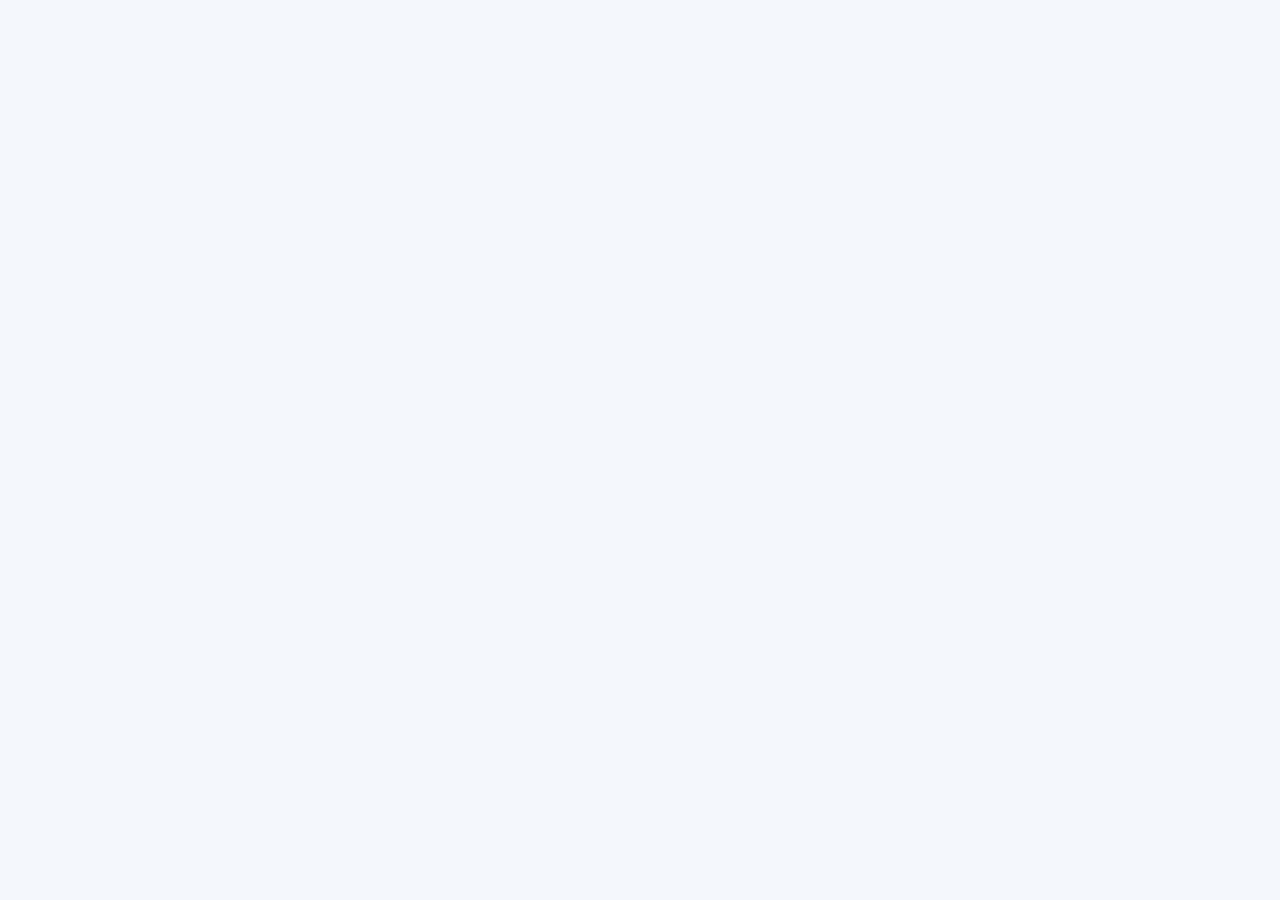
==== index.html @ 03038759 "Create DGOS Sales OS v1.0 preview" ====
<!doctype html><html lang="en"><head><meta charset="utf-8"><meta name="viewport" content="width=device-width,initial-scale=1"><title>DGOS Sales OS</title><style>:root{--b:#0b3478;--d:#06255c;--g:#e5b52e;--bg:#f4f7fb;--t:#17233d;--m:#69758c;--l:#dde5ef}*{box-sizing:border-box}body{margin:0;font-family:Inter,Arial,sans-serif;background:var(--bg);color:var(--t)}button,input,select,textarea{font:inherit}.hide{display:none!important}.login{min-height:100vh;display:grid;grid-template-columns:1.1fr .9fr;background:linear-gradient(135deg,var(--d),var(--b))}.hero{padding:64px;color:white;display:flex;flex-direction:column;justify-content:space-between}.brand{display:flex;gap:14px;align-items:center}.logo{width:50px;height:50px;border-radius:16px;background:linear-gradient(145deg,#fff 0 62%,#30a4d7 62%);position:relative}.logo:after{content:'';position:absolute;inset:13px;border-radius:10px;background:var(--b)}.hero h1{font-size:55px;line-height:1.03;margin:0}.hero p{color:#d8e7ff;font-size:18px;max-width:570px;line-height:1.7}.loginwrap{display:grid;place-items:center;padding:32px}.loginbox{width:min(420px,100%);background:white;border-radius:25px;padding:34px;box-shadow:0 30px 70px #0005}.field{display:grid;gap:7px;margin:14px 0}.field label{font-size:13px;font-weight:700}.field input,.field select,.field textarea{padding:12px 13px;border:1px solid var(--l);border-radius:12px;width:100%}.primary,.secondary{border:0;border-radius:12px;padding:12px 16px;font-weight:800;cursor:pointer}.primary{background:var(--g);color:#13234a}.secondary{background:white;border:1px solid var(--l)}.app{display:grid;grid-template-columns:240px 1fr;min-height:100vh}.side{background:linear-gradient(var(--d),var(--b));color:white;padding:20px 14px}.side .brand{margin:0 8px 22px}.user{background:#ffffff18;border:1px solid #ffffff22;padding:13px;border-radius:15px;margin-bottom:18px}.user small{color:#c7d9f8}.nav button{width:100%;text-align:left;background:none;border:0;color:#d8e6ff;padding:12
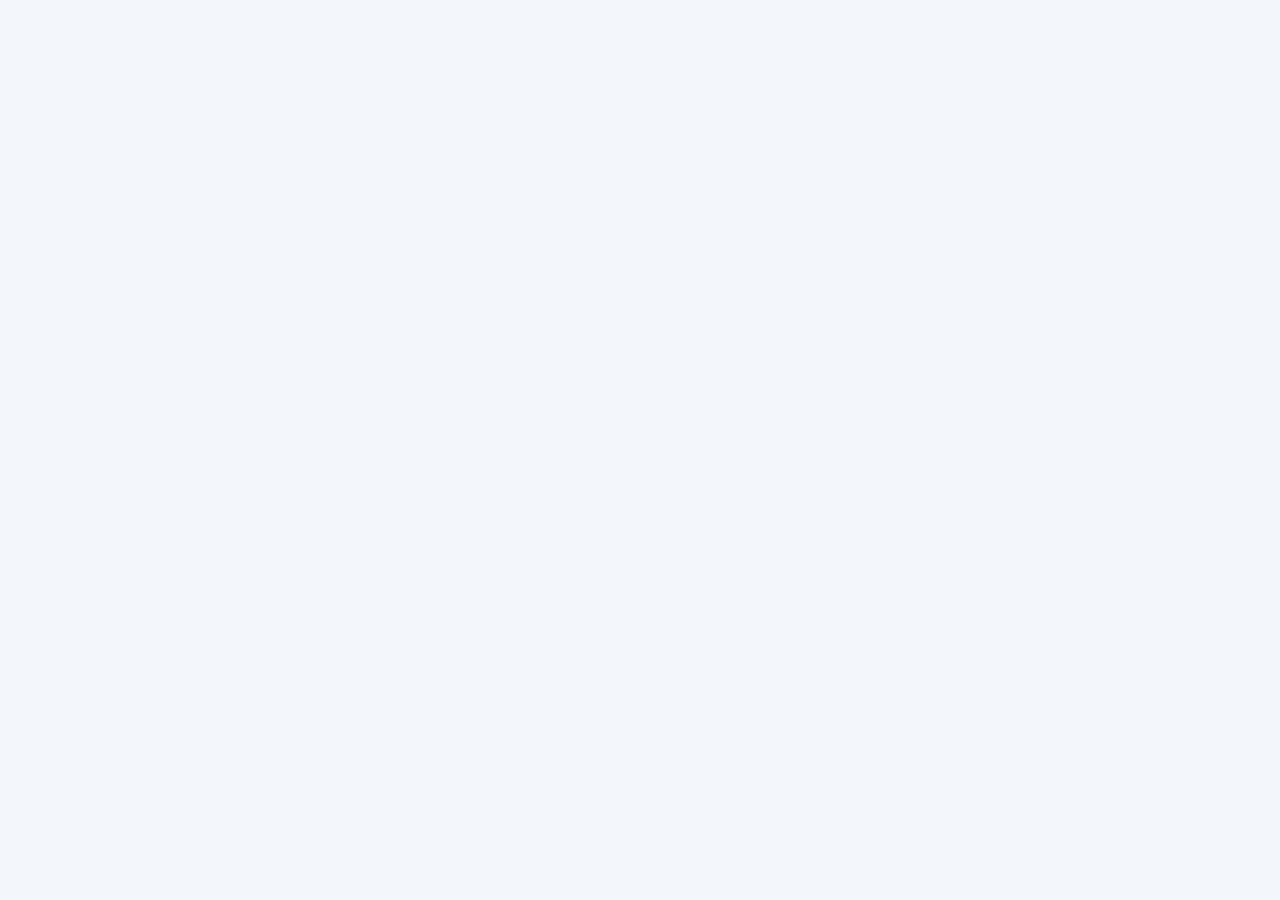
==== commit 4aadc49c: "Replace blank page with working live Sales Portal" ====
--- a/index.html
+++ b/index.html
@@ -1 +1 @@
-<!doctype html><html lang="en"><head><meta charset="utf-8"><meta name="viewport" content="width=device-width,initial-scale=1"><title>DGOS Sales OS</title><style>:root{--b:#0b3478;--d:#06255c;--g:#e5b52e;--bg:#f4f7fb;--t:#17233d;--m:#69758c;--l:#dde5ef}*{box-sizing:border-box}body{margin:0;font-family:Inter,Arial,sans-serif;background:var(--bg);color:var(--t)}button,input,select,textarea{font:inherit}.hide{display:none!important}.login{min-height:100vh;display:grid;grid-template-columns:1.1fr .9fr;background:linear-gradient(135deg,var(--d),var(--b))}.hero{padding:64px;color:white;display:flex;flex-direction:column;justify-content:space-between}.brand{display:flex;gap:14px;align-items:center}.logo{width:50px;height:50px;border-radius:16px;background:linear-gradient(145deg,#fff 0 62%,#30a4d7 62%);position:relative}.logo:after{content:'';position:absolute;inset:13px;border-radius:10px;background:var(--b)}.hero h1{font-size:55px;line-height:1.03;margin:0}.hero p{color:#d8e7ff;font-size:18px;max-width:570px;line-height:1.7}.loginwrap{display:grid;place-items:center;padding:32px}.loginbox{width:min(420px,100%);background:white;border-radius:25px;padding:34px;box-shadow:0 30px 70px #0005}.field{display:grid;gap:7px;margin:14px 0}.field label{font-size:13px;font-weight:700}.field input,.field select,.field textarea{padding:12px 13px;border:1px solid var(--l);border-radius:12px;width:100%}.primary,.secondary{border:0;border-radius:12px;padding:12px 16px;font-weight:800;cursor:pointer}.primary{background:var(--g);color:#13234a}.secondary{background:white;border:1px solid var(--l)}.app{display:grid;grid-template-columns:240px 1fr;min-height:100vh}.side{background:linear-gradient(var(--d),var(--b));color:white;padding:20px 14px}.side .brand{margin:0 8px 22px}.user{background:#ffffff18;border:1px solid #ffffff22;padding:13px;border-radius:15px;margin-bottom:18px}.user small{color:#c7d9f8}.nav button{width:100%;text-align:left;background:none;border:0;color:#d8e6ff;padding:12+<!doctype html><html lang="en"><head><meta charset="utf-8"><meta name="viewport" content="width=device-width,initial-scale=1"><title>Discover Group Sales Portal</title><style>:root{--n:#082b66;--b:#123d84;--g:#e7b51f;--bg:#f3f6fb;--t:#14213d;--m:#71809a;--l:#dbe3ef}*{box-sizing:border-box}body{margin:0;font-family:Arial,sans-serif;background:var(--bg);color:var(--t)}button,input,select{font:inherit}.hide{display:none!important}.login{min-height:100vh;background:linear-gradient(135deg,#031c49,#17458f);display:grid;place-items:center;padding:24px}.login-card{width:min(520px,94vw);background:white;border:1px solid #f0ca62;border-radius:34px;padding:48px 54px;box
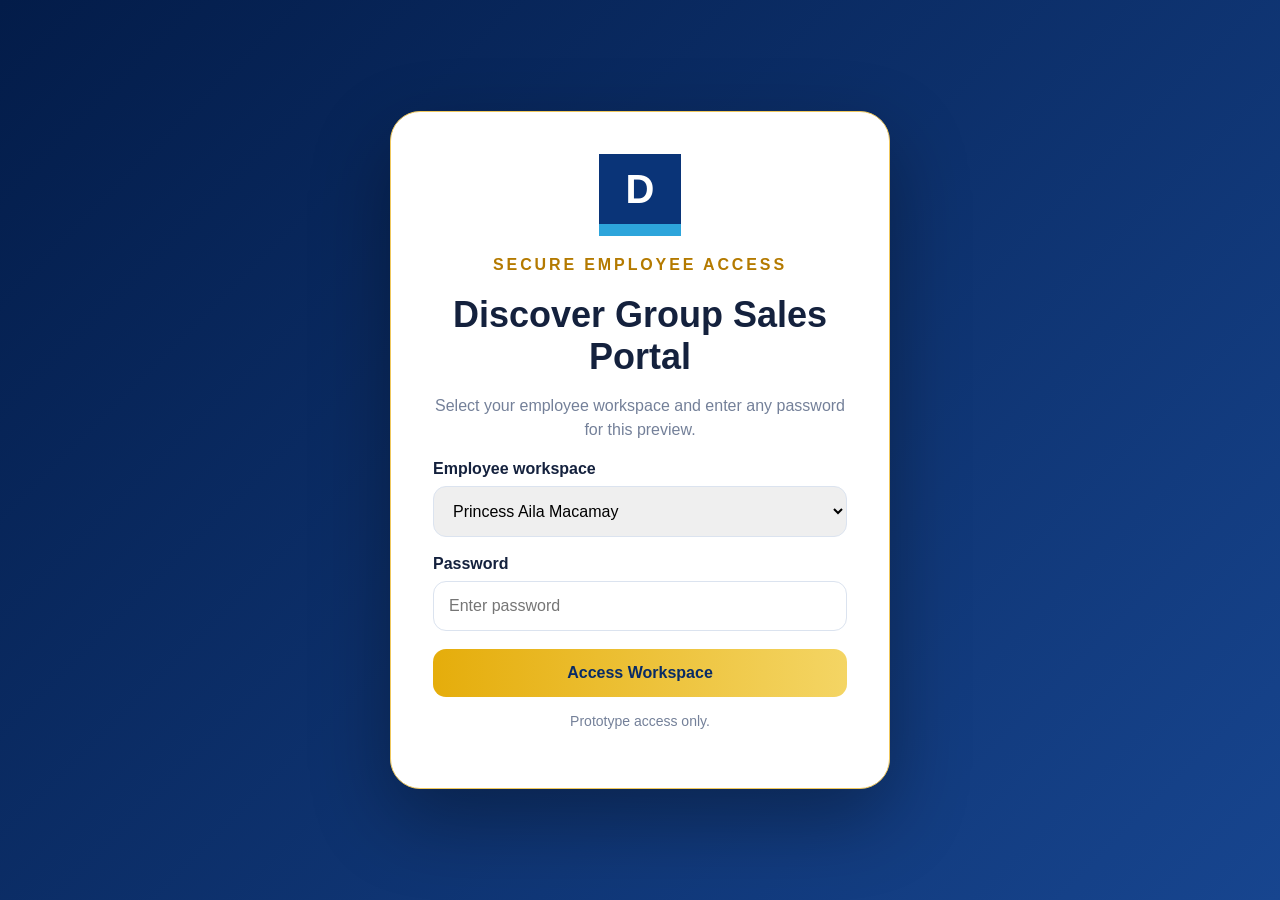
==== commit 6168fdbb: "Fix blank live Sales Portal page" ====
--- a/index.html
+++ b/index.html
@@ -1 +1 @@
-<!doctype html><html lang="en"><head><meta charset="utf-8"><meta name="viewport" content="width=device-width,initial-scale=1"><title>Discover Group Sales Portal</title><style>:root{--n:#082b66;--b:#123d84;--g:#e7b51f;--bg:#f3f6fb;--t:#14213d;--m:#71809a;--l:#dbe3ef}*{box-sizing:border-box}body{margin:0;font-family:Arial,sans-serif;background:var(--bg);color:var(--t)}button,input,select{font:inherit}.hide{display:none!important}.login{min-height:100vh;background:linear-gradient(135deg,#031c49,#17458f);display:grid;place-items:center;padding:24px}.login-card{width:min(520px,94vw);background:white;border:1px solid #f0ca62;border-radius:34px;padding:48px 54px;box+<!doctype html><html lang="en"><head><meta charset="utf-8"><meta name="viewport" content="width=device-width,initial-scale=1"><title>Discover Group Sales Portal</title><style>*{box-sizing:border-box}body{margin:0;font-family:Arial,sans-serif;background:#f3f6fb;color:#14213d}button,input,select{font:inherit}.login{min-height:100vh;display:grid;place-items:center;background:linear-gradient(135deg,#031c49,#17458f);padding:24px}.box{width:min(500px,94vw);background:#fff;border:1px solid #efc75c;border-radius:30px;padding:42px;text-align:center;box-shadow:0 30px 80px #0005}.logo{width:82px;height:82px;margin:auto;background:#0a3478;border-bottom:12px solid #2da5db;color:#fff;display:grid;place-items:center;font-size:40px;font-weight:900}.eyebrow{color:#b47a00;letter-spacing:.18em;font-weight:900;margin:20px 0}.box h1{font-size:36px;margin:0 0 12px}.box p{color:#748099;line-height:1.5}.field{text-align:left;margin:18px 0}.field label{font-weight:800;display:block;margin-bottom:8px}.field select,.field input{width:100%;padding:15px;border:1px solid #dbe3ef;border-radius:13px}.primary{width:100%;border:0;border-radius:13px;padding:15px;background:linear-gradient(90deg,#e5ad0b,#f4d564);color:#082b66;font-weight:900;cursor:pointer}.app{display:none;grid-template-columns:270px 1fr;min-height:100vh}.side{background:linear-gradient(#06265b,#123d84);color:#fff;padding:24px 18px;position:sticky;top:0;height:100vh}.brand{display:flex;gap:12px;align-items:center}.brand .logo{width:50px;height:50px;font-size:24px;border-bottom-width:7px;margin:0}.brand strong{letter-spacing:.08em}.brand small{display:block;color:#c9d7ef;margin-top:4px}.user{margin:26px 6px 18px;padding:16px;border:1px solid #ffffff30;border-radius:16px;background:#ffffff0d}.user small{color:#c9d7ef}.user strong{display:block;margin:8px 0}.role{display:inline-block;background:#88701d;padding:5px 9px;border-radius:999px;font-size:11px;font-weight:900}.nav button{width:100%;text-align:left;border:0;background:transparent;color:#fff;padding:14px 16px;border-radius:12px;margin:3px 0;cursor:pointer}.nav button.active,.nav button:hover{background:#ffffff18;outline:1px solid #56b6ff}.sync{position:absolute;left:18px;right:18px;bottom:20px;border:1px solid #ffffff30;border-radius:15px;padding:13px;background:#ffffff0d}.main{padding:40px}.top{display:flex;justify-content:space-between;align-items:flex-start}.kicker{color:#123d84;font-size:12px;font-weight:900;letter-spacing:.18em}.top h1{font-size:34px;margin:12px 0 6px}.top p{margin:0;color:#71809a}.date{background:#fff;border:1px solid #dbe3ef;border-radius:999px;padding:13px 20px;color:#71809a}.toolbar,.panel,.card,.hero{background:#fff;border:1px solid #dbe3ef;border-radius:20px}.toolbar{padding:18px;margin:24px 0 18px;display:flex;justify-content:space-between}.chips button{padding:8px 13px;border:1px solid #dbe3ef;background:#fff;border-radius:999px;font-weight:700}.hero{padding:32px;background:linear-gradient(120deg,#082b66,#16458c);color:#fff;display:flex;justify-content:space-between;align-items:center}.hero h2{font-size:31px;margin:12px 0}.hero p{color:#dce8fb}.score{background:#fff;color:#082b66;border-radius:18px;padding:24px;text-align:center;min-width:180px}.score strong{font-size:44px;color:#d49a00}.grid{display:grid;grid-template-columns:repeat(3,1fr);gap:16px;margin:18px 0}.card{padding:22px}.card span{color:#71809a}.card strong{display:block;font-size:30px;margin:12px 0}.panel{padding:24px;margin-top:18px}.rank{display:grid;grid-template-columns:50px 1fr repeat(3,140px);align-items:center;border:1px solid #dbe3ef;border-radius:15px;padding:14px;margin:10px 0}.num{width:36px;height:36px;border-radius:50%;background:#123d84;color:#fff;display:grid;place-items:center}.funnel{display:grid;grid-template-columns:repeat(7,1fr);gap:10px}.stage{border:1px solid #dbe3ef;border-radius:15px;padding:18px 10px;text-align:center;background:#f8faff}.stage strong{font-size:27px;display:block}@media(max-width:900px){.app{grid-template-columns:1fr}.side{position:relative;height:auto}.sync{position:static;margin-top:20px}.grid,.funnel{grid-template-columns:1fr}.rank{grid-template-columns:40px 1fr}.rank span{display:none}.main{padding:20px}.hero{flex-direction:column;align-items:flex-start}}</style></head><body><section class="login" id="login"><div class="box"><div class="logo">D</div><div class="eyebrow">SECURE EMPLOYEE ACCESS</div><h1>Discover Group Sales Portal</h1><p>Select your employee workspace and enter any password for this preview.</p><div class="field"><label>Employee workspace</label><select id="employee"><option>Princess Aila Macamay</option><option>Genesis Anthonette Quilang</option><option>Leslie Castillo</option><option>Ai-Sel</option><option>Nina Roxas</option><option>Mex Domingo</option><option>Angel</option></select></div><div class="field"><label>Password</label><input id="password" type="password" placeholder="Enter password"></div><button class="primary" onclick="openPortal()">Access Workspace</button><p style="font-size:14px">Prototype access only.</p></div></section><section class="app" id="app"><aside class="side"><div class="brand"><div class="logo">D</div><div><strong>DISCOVER GROUP</strong><small>Sales Command Center</small></div></div><div class="user"><small>EMPLOYEE WORKSPACE</small><strong id="userName">Princess Aila Macamay</strong><span class="role">SALES AGENT</span></div><div class="nav"><button class="active">Team Dashboard</button><button>Client Profile</button><button>Digital Travel Folders</button><button>Leads Tracker</button><button>Agent Dashboard</button><button>Daily Scorecard</button><button onclick="location.reload()">Log Out</button></div><div class="sync">🟡 <strong>HubSpot Sync</strong><br><small>Demo mode</small></div></aside><main class="main"><div class="top"><div><div class="kicker">DISCOVER GROUP SALES OS</div><h1>Team Dashboard</h1><p id="subtitle">Personal workspace</p></div><div class="date" id="date"></div></div><div class="toolbar"><div><b>TEAM DASHBOARD PERIOD</b><div class="chips"><button>Today</button><button>Yesterday</button><button>Yesterday + Today</button><button>Custom</button></div></div><div>From&nbsp; 📅 &nbsp;&nbsp; To&nbsp; 📅</div></div><section class="hero"><div><div class="eyebrow" style="margin:0;color:#f1b900">SALES ADMIN CONTROL CENTER</div><h2>One complete view of the entire sales team.</h2><p>Monitor all leads, collections, closed pax, follow-up obligations, scorecards, and funnel movement.</p></div><div class="score"><strong>0</strong>/100<br><span>Team average score</span></div></section><div class="grid"><div class="card"><span>Total Leads</span><strong>0</strong><small>All agents, selected period</small></div><div class="card"><span>Open Follow-ups</span><strong>0</strong><small>Active opportunities</small></div><div class="card"><span>Pax Closed</span><strong>0</strong><small>All agents</small></div><div class="card"><span>Net Sales Collection</span><strong>₱0</strong><small>Selected period</small></div><div class="card"><span>Unlocked Commission</span><strong>₱0</strong><small>Current month</small></div><div class="card"><span>Daily Bonuses</span><strong>₱0</strong><small>Selected period</small></div></div><section class="panel"><h2>Daily Sales Ranking</h2><div class="rank"><b class="num">1</b><b>Princess Aila Macamay</b><span>Net sales ₱0</span><span>Pax 0</span><span>Commission ₱0</span></div><div class="rank"><b class="num">2</b><b>Genesis Quilang</b><span>Net sales ₱0</span><span>Pax 0</span><span>Commission ₱0</span></div><div class="rank"><b class="num">3</b><b>Leslie Castillo</b><span>Net sales ₱0</span><span>Pax 0</span><span>Commission ₱0</span></div><div class="rank"><b class="num">4</b><b>Ai-Sel</b><span>Net sales ₱0</span><span>Pax 0</span><span>Commission ₱0</span></div></section><section class="panel"><h2>Team Sales Funnel</h2><div class="funnel"><div class="stage"><strong>0</strong>New Inquiry</div><div class="stage"><strong>0</strong>Discovery</div><div class="stage"><strong>0</strong>Solution Presented</div><div class="stage"><strong>0</strong>Decision</div><div class="stage"><strong>0</strong>Nurturing</div><div class="stage"><strong>0</strong>Payment</div><div class="stage"><strong>0</strong>Booked</div></div></section></main></section><script>function openPortal(){var n=document.getElementById('employee').value;document.getElementById('login').style.display='none';document.getElementById('app').style.display='grid';document.getElementById('userName').textContent=n;document.getElementById('subtitle').textContent=n+"'s personal workspace"}document.getElementById('date').textContent=new Date().toLocaleDateString('en-US',{weekday:'long',year:'numeric',month:'long',day:'numeric'});</script></body></html>
